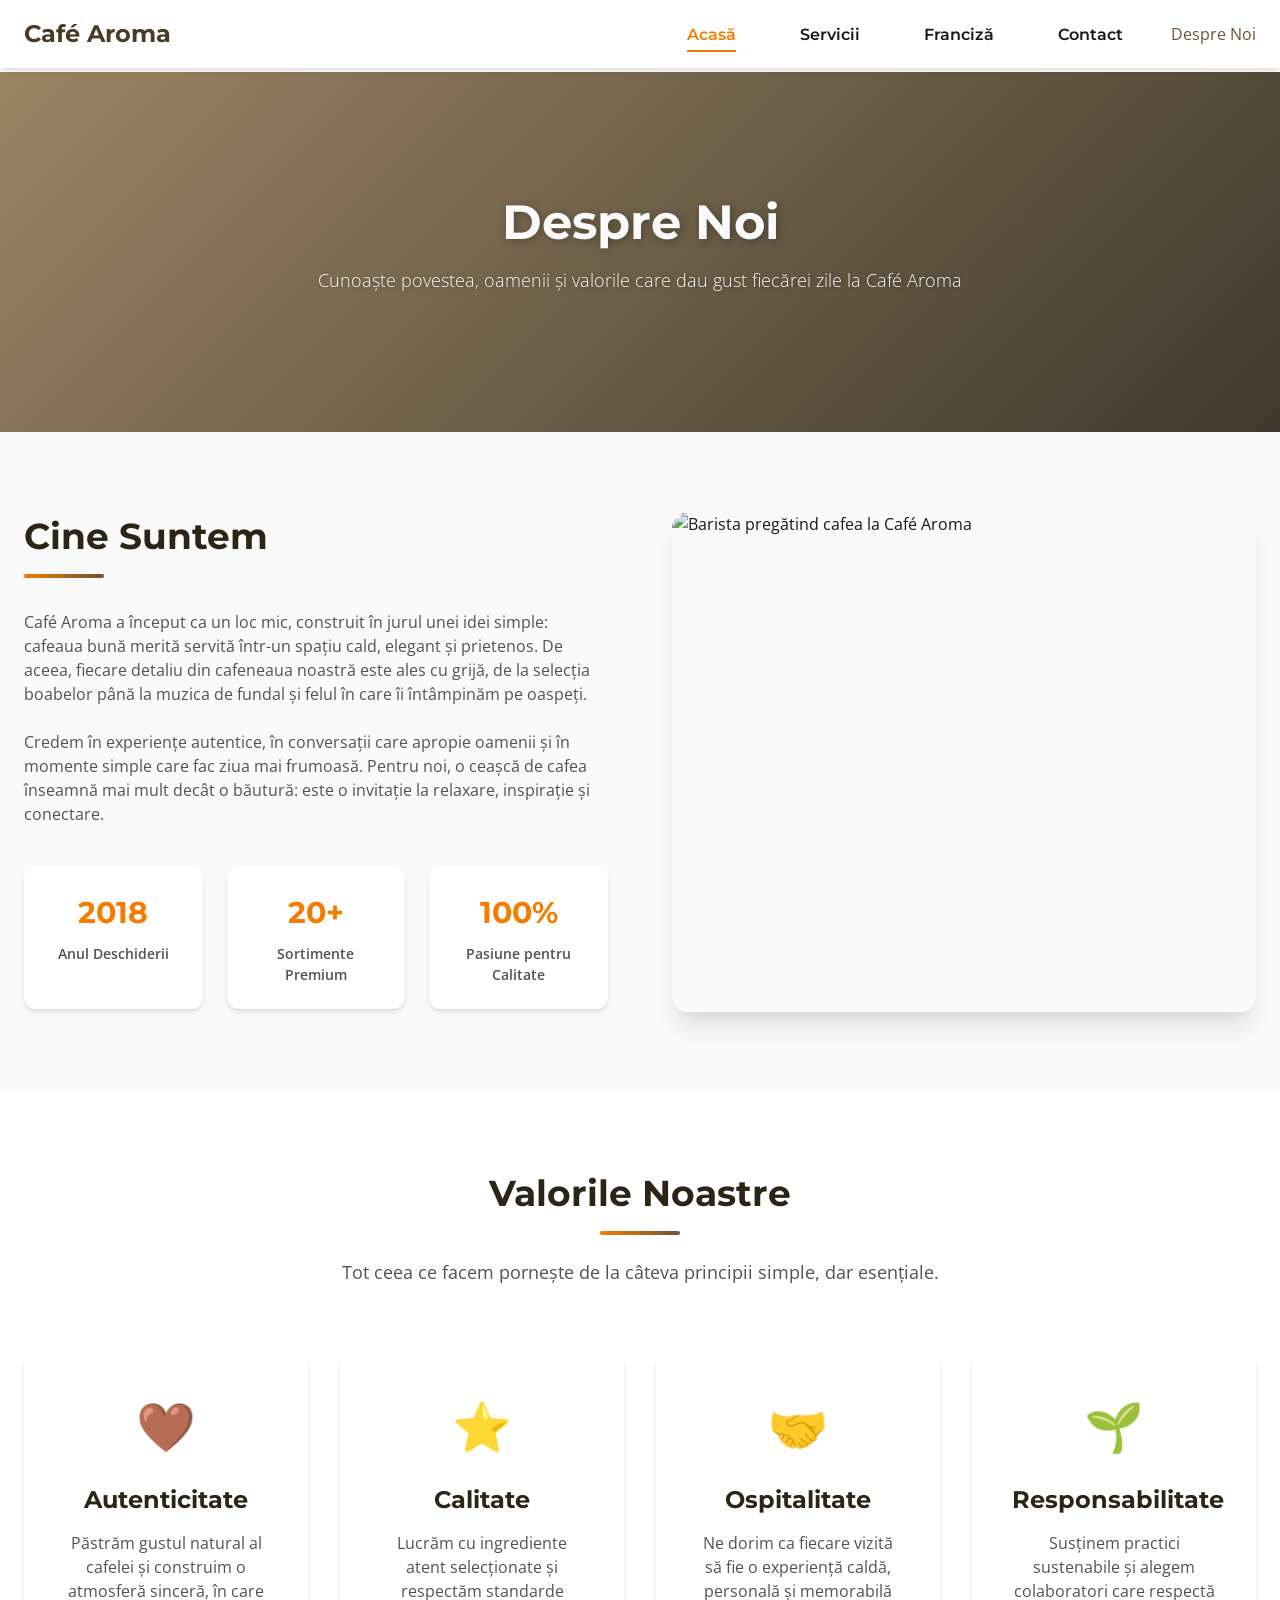
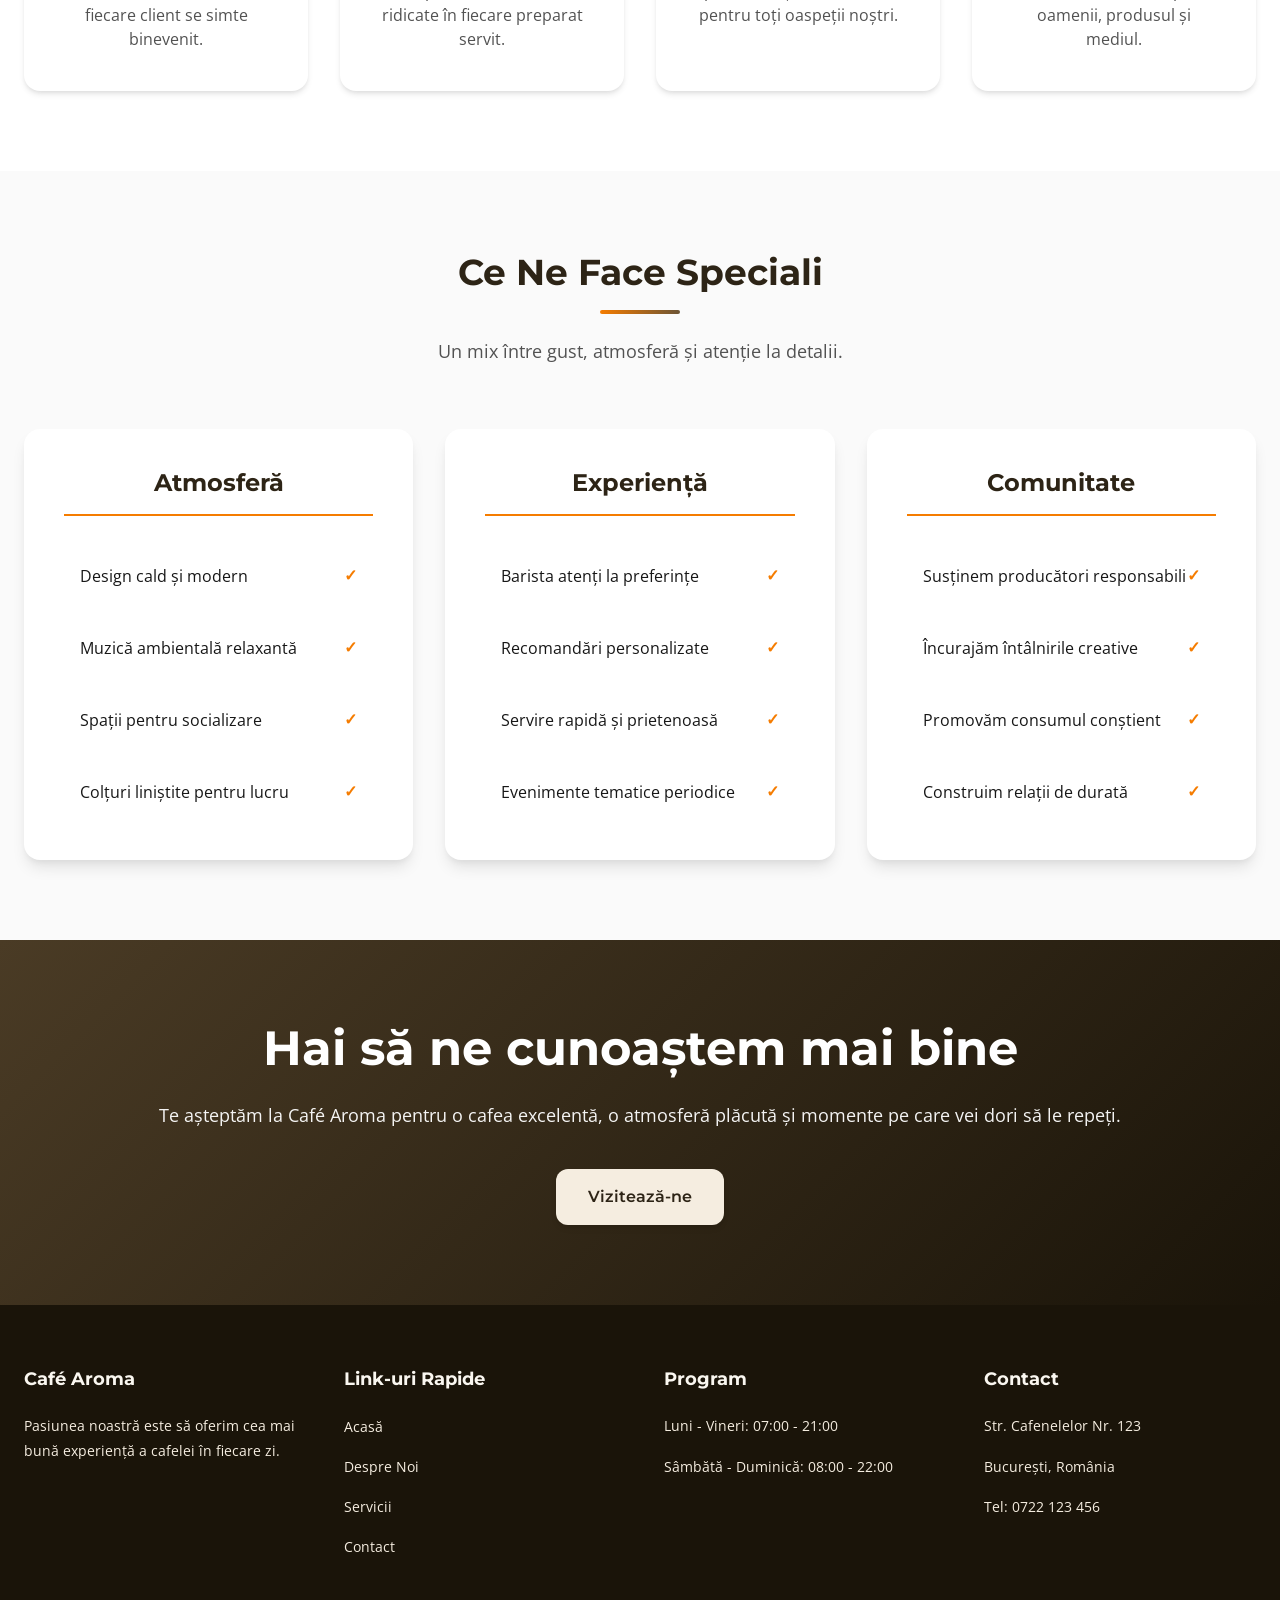
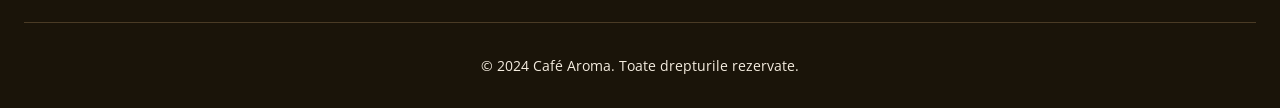
==== about.html @ 095a60d2 "about.html am creeat pagina about.html + am adaugat link in navbar catre toate paginile" ====
<!DOCTYPE html>
<html lang="ro">
<head>
    <meta charset="UTF-8">
    <meta name="viewport" content="width=device-width, initial-scale=1.0">
    <meta name="description" content="Află povestea Café Aroma, valorile noastre și echipa care transformă fiecare ceașcă de cafea într-o experiență memorabilă.">
    <meta property="og:title" content="Despre Noi - Café Aroma">
    <meta property="og:description" content="Descoperă misiunea, valorile și atmosfera unică de la Café Aroma.">
    <meta property="og:image" content="https://images.pexels.com/photos/2059/restaurant-people-alcohol-bar.jpg">
    <meta property="og:type" content="website">

    <title>Despre Noi - Café Aroma</title>

    <link rel="preconnect" href="https://fonts.googleapis.com">
    <link rel="preconnect" href="https://fonts.gstatic.com" crossorigin>
    <link href="https://fonts.googleapis.com/css2?family=Montserrat:wght@400;600;700&family=Open+Sans:wght@300;400;600&display=swap" rel="stylesheet">

    <link rel="stylesheet" href="./css/variables.css">
    <link rel="stylesheet" href="./css/main.css">
    <link rel="stylesheet" href="./css/responsive.css">
</head>
<body>
    <nav class="navbar" id="navbar">
        <div class="nav-container">
            <a href="./index.html" class="nav-logo">Café Aroma</a>

            <button class="mobile-menu-toggle" id="mobileMenuToggle" aria-label="Toggle menu">
                <span></span>
                <span></span>
                <span></span>
            </button>

            <ul class="nav-menu" id="navMenu">
                <li class="nav-item">
                      <a href="index.html" class="nav-link active">Acasă</a>
                </li>
                <li class="nav-item">
                    <a href="services.html" class="nav-link">Servicii</a>
                </li>
                <li class="nav-item">
                    <a href="franchise.html" class="nav-link">Franciză</a>
                </li>
                <li class="nav-item">
                    <a href="contact.html" class="nav-link">Contact</a>
                </li>
                <li><a href="about.html">Despre Noi</a>
                </li>
            </ul>
        </div>
    </nav>

    <div class="drawer-overlay" id="drawerOverlay"></div>

    <section class="page-header">
        <div class="page-header-overlay"></div>
        <div class="page-header-content">
            <h1>Despre Noi</h1>
            <p>Cunoaște povestea, oamenii și valorile care dau gust fiecărei zile la Café Aroma</p>
        </div>
    </section>

    <section class="section about-section fade-in-element">
        <div class="container">
            <div class="about-grid">
                <div class="about-content">
                    <h2 style="color: var(--color-primary-800); margin-bottom: var(--spacing-2);">Cine Suntem</h2>
                    <div class="section-divider" style="margin: 0 0 var(--spacing-4) 0;"></div>
                    <p>Café Aroma a început ca un loc mic, construit în jurul unei idei simple: cafeaua bună merită servită într-un spațiu cald, elegant și prietenos. De aceea, fiecare detaliu din cafeneaua noastră este ales cu grijă, de la selecția boabelor până la muzica de fundal și felul în care îi întâmpinăm pe oaspeți.</p>
                    <p>Credem în experiențe autentice, în conversații care apropie oamenii și în momente simple care fac ziua mai frumoasă. Pentru noi, o ceașcă de cafea înseamnă mai mult decât o băutură: este o invitație la relaxare, inspirație și conectare.</p>

                    <div class="stats-grid">
                        <div class="stat-item">
                            <span class="stat-number">2018</span>
                            <span class="stat-label">Anul Deschiderii</span>
                        </div>
                        <div class="stat-item">
                            <span class="stat-number">20+</span>
                            <span class="stat-label">Sortimente Premium</span>
                        </div>
                        <div class="stat-item">
                            <span class="stat-number">100%</span>
                            <span class="stat-label">Pasiune pentru Calitate</span>
                        </div>
                    </div>
                </div>
                <div class="about-image">
                    <img src="https://images.pexels.com/photos/1855214/pexels-photo-1855214.jpeg"
                         alt="Barista pregătind cafea la Café Aroma"
                         loading="lazy">
                </div>
            </div>
        </div>
    </section>

    <section class="section fade-in-element">
        <div class="container">
            <div class="section-header">
                <h2>Valorile Noastre</h2>
                <div class="section-divider"></div>
                <p class="section-description">Tot ceea ce facem pornește de la câteva principii simple, dar esențiale.</p>
            </div>

            <div class="features-grid">
                <div class="feature-card">
                    <div class="feature-icon">🤎</div>
                    <h3>Autenticitate</h3>
                    <p>Păstrăm gustul natural al cafelei și construim o atmosferă sinceră, în care fiecare client se simte binevenit.</p>
                </div>
                <div class="feature-card">
                    <div class="feature-icon">⭐</div>
                    <h3>Calitate</h3>
                    <p>Lucrăm cu ingrediente atent selecționate și respectăm standarde ridicate în fiecare preparat servit.</p>
                </div>
                <div class="feature-card">
                    <div class="feature-icon">🤝</div>
                    <h3>Ospitalitate</h3>
                    <p>Ne dorim ca fiecare vizită să fie o experiență caldă, personală și memorabilă pentru toți oaspeții noștri.</p>
                </div>
                <div class="feature-card">
                    <div class="feature-icon">🌱</div>
                    <h3>Responsabilitate</h3>
                    <p>Susținem practici sustenabile și alegem colaboratori care respectă oamenii, produsul și mediul.</p>
                </div>
            </div>
        </div>
    </section>

    <section class="section pricing-section fade-in-element">
        <div class="container">
            <div class="section-header">
                <h2>Ce Ne Face Speciali</h2>
                <div class="section-divider"></div>
                <p class="section-description">Un mix între gust, atmosferă și atenție la detalii.</p>
            </div>

            <div class="pricing-grid">
                <div class="pricing-card">
                    <h3>Atmosferă</h3>
                    <div class="price-list">
                        <div class="price-item"><span>Design cald și modern</span><span class="price">✓</span></div>
                        <div class="price-item"><span>Muzică ambientală relaxantă</span><span class="price">✓</span></div>
                        <div class="price-item"><span>Spații pentru socializare</span><span class="price">✓</span></div>
                        <div class="price-item"><span>Colțuri liniștite pentru lucru</span><span class="price">✓</span></div>
                    </div>
                </div>

                <div class="pricing-card">
                    <h3>Experiență</h3>
                    <div class="price-list">
                        <div class="price-item"><span>Barista atenți la preferințe</span><span class="price">✓</span></div>
                        <div class="price-item"><span>Recomandări personalizate</span><span class="price">✓</span></div>
                        <div class="price-item"><span>Servire rapidă și prietenoasă</span><span class="price">✓</span></div>
                        <div class="price-item"><span>Evenimente tematice periodice</span><span class="price">✓</span></div>
                    </div>
                </div>

                <div class="pricing-card">
                    <h3>Comunitate</h3>
                    <div class="price-list">
                        <div class="price-item"><span>Susținem producători responsabili</span><span class="price">✓</span></div>
                        <div class="price-item"><span>Încurajăm întâlnirile creative</span><span class="price">✓</span></div>
                        <div class="price-item"><span>Promovăm consumul conștient</span><span class="price">✓</span></div>
                        <div class="price-item"><span>Construim relații de durată</span><span class="price">✓</span></div>
                    </div>
                </div>
            </div>
        </div>
    </section>

    <section class="section cta-section fade-in-element">
        <div class="container">
            <div class="cta-content">
                <h2>Hai să ne cunoaștem mai bine</h2>
                <p>Te așteptăm la Café Aroma pentru o cafea excelentă, o atmosferă plăcută și momente pe care vei dori să le repeți.</p>
                <a href="./contact.html" class="btn btn-secondary">Vizitează-ne</a>
            </div>
        </div>
    </section>

    <footer class="footer">
        <div class="container">
            <div class="footer-grid">
                <div class="footer-col">
                    <h3>Café Aroma</h3>
                    <p>Pasiunea noastră este să oferim cea mai bună experiență a cafelei în fiecare zi.</p>
                </div>

                <div class="footer-col">
                    <h3>Link-uri Rapide</h3>
                    <ul>
                        <li><a href="./index.html">Acasă</a></li>
                        <li><a href="./about.html">Despre Noi</a></li>
                        <li><a href="./services.html">Servicii</a></li>
                        <li><a href="./contact.html">Contact</a></li>
                    </ul>
                </div>

                <div class="footer-col">
                    <h3>Program</h3>
                    <p>Luni - Vineri: 07:00 - 21:00</p>
                    <p>Sâmbătă - Duminică: 08:00 - 22:00</p>
                </div>

                <div class="footer-col">
                    <h3>Contact</h3>
                    <p>Str. Cafenelelor Nr. 123</p>
                    <p>București, România</p>
                    <p>Tel: 0722 123 456</p>
                </div>
            </div>

            <div class="footer-bottom">
                <p>&copy; 2024 Café Aroma. Toate drepturile rezervate.</p>
            </div>
        </div>
    </footer>

    <script src="./js/main.js"></script>
</body>
</html>
---- css/variables.css ----
/* ===================================
   CSS Variables - Design System
   =================================== */

:root {
  /* Primary Color Ramp - Coffee Brown */
  --color-primary-50: #faf8f5;
  --color-primary-100: #f0ebe1;
  --color-primary-200: #e0d4bc;
  --color-primary-300: #d0bd97;
  --color-primary-400: #b39968;
  --color-primary-500: #8b6f47;
  --color-primary-600: #6b5435;
  --color-primary-700: #4a3b25;
  --color-primary-800: #2d2416;
  --color-primary-900: #1a1409;

  /* Secondary Color Ramp - Cream */
  --color-secondary-50: #fdfcfa;
  --color-secondary-100: #faf7f0;
  --color-secondary-200: #f5ede0;
  --color-secondary-300: #ede3d1;
  --color-secondary-400: #e3d5bc;
  --color-secondary-500: #d4c1a0;
  --color-secondary-600: #bfa880;
  --color-secondary-700: #9d8762;
  --color-secondary-800: #7a6749;
  --color-secondary-900: #4d4230;

  /* Accent Color Ramp - Warm Orange */
  --color-accent-50: #fff8f0;
  --color-accent-100: #ffefd9;
  --color-accent-200: #ffd9a8;
  --color-accent-300: #ffbc70;
  --color-accent-400: #ff9e3d;
  --color-accent-500: #f57c00;
  --color-accent-600: #d66800;
  --color-accent-700: #b35400;
  --color-accent-800: #8a4100;
  --color-accent-900: #5c2b00;

  /* Success Color Ramp */
  --color-success-50: #f0fdf4;
  --color-success-100: #dcfce7;
  --color-success-200: #bbf7d0;
  --color-success-300: #86efac;
  --color-success-400: #4ade80;
  --color-success-500: #22c55e;
  --color-success-600: #16a34a;
  --color-success-700: #15803d;
  --color-success-800: #166534;
  --color-success-900: #14532d;

  /* Warning Color Ramp */
  --color-warning-50: #fffbeb;
  --color-warning-100: #fef3c7;
  --color-warning-200: #fde68a;
  --color-warning-300: #fcd34d;
  --color-warning-400: #fbbf24;
  --color-warning-500: #f59e0b;
  --color-warning-600: #d97706;
  --color-warning-700: #b45309;
  --color-warning-800: #92400e;
  --color-warning-900: #78350f;

  /* Error Color Ramp */
  --color-error-50: #fef2f2;
  --color-error-100: #fee2e2;
  --color-error-200: #fecaca;
  --color-error-300: #fca5a5;
  --color-error-400: #f87171;
  --color-error-500: #ef4444;
  --color-error-600: #dc2626;
  --color-error-700: #b91c1c;
  --color-error-800: #991b1b;
  --color-error-900: #7f1d1d;

  /* Neutral Color Ramp */
  --color-neutral-50: #fafafa;
  --color-neutral-100: #f5f5f5;
  --color-neutral-200: #e5e5e5;
  --color-neutral-300: #d4d4d4;
  --color-neutral-400: #a3a3a3;
  --color-neutral-500: #737373;
  --color-neutral-600: #525252;
  --color-neutral-700: #404040;
  --color-neutral-800: #262626;
  --color-neutral-900: #171717;

  /* Semantic Colors */
  --color-text-primary: var(--color-neutral-900);
  --color-text-secondary: var(--color-neutral-600);
  --color-text-muted: var(--color-neutral-500);
  --color-text-inverse: var(--color-neutral-50);

  --color-bg-primary: #ffffff;
  --color-bg-secondary: var(--color-neutral-50);
  --color-bg-tertiary: var(--color-neutral-100);
  --color-bg-dark: var(--color-primary-900);

  --color-border-light: var(--color-neutral-200);
  --color-border-medium: var(--color-neutral-300);
  --color-border-dark: var(--color-neutral-400);

  /* Typography */
  --font-family-heading: 'Montserrat', -apple-system, BlinkMacSystemFont, 'Segoe UI', sans-serif;
  --font-family-body: 'Open Sans', -apple-system, BlinkMacSystemFont, 'Segoe UI', sans-serif;

  --font-size-xs: 0.75rem;      /* 12px */
  --font-size-sm: 0.875rem;     /* 14px */
  --font-size-base: 1rem;       /* 16px */
  --font-size-lg: 1.125rem;     /* 18px */
  --font-size-xl: 1.25rem;      /* 20px */
  --font-size-2xl: 1.5rem;      /* 24px */
  --font-size-3xl: 1.875rem;    /* 30px */
  --font-size-4xl: 2.25rem;     /* 36px */
  --font-size-5xl: 3rem;        /* 48px */
  --font-size-6xl: 3.75rem;     /* 60px */

  --font-weight-light: 300;
  --font-weight-normal: 400;
  --font-weight-semibold: 600;
  --font-weight-bold: 700;

  --line-height-tight: 1.2;
  --line-height-heading: 1.2;
  --line-height-body: 1.5;
  --line-height-relaxed: 1.75;

  /* Spacing System (8px base) */
  --spacing-0: 0;
  --spacing-1: 0.5rem;    /* 8px */
  --spacing-2: 1rem;      /* 16px */
  --spacing-3: 1.5rem;    /* 24px */
  --spacing-4: 2rem;      /* 32px */
  --spacing-5: 2.5rem;    /* 40px */
  --spacing-6: 3rem;      /* 48px */
  --spacing-7: 3.5rem;    /* 56px */
  --spacing-8: 4rem;      /* 64px */
  --spacing-9: 4.5rem;    /* 72px */
  --spacing-10: 5rem;     /* 80px */
  --spacing-12: 6rem;     /* 96px */
  --spacing-16: 8rem;     /* 128px */
  --spacing-20: 10rem;    /* 160px */

  /* Border Radius */
  --radius-sm: 0.25rem;   /* 4px */
  --radius-md: 0.5rem;    /* 8px */
  --radius-lg: 0.75rem;   /* 12px */
  --radius-xl: 1rem;      /* 16px */
  --radius-2xl: 1.5rem;   /* 24px */
  --radius-full: 9999px;

  /* Shadows */
  --shadow-sm: 0 1px 2px 0 rgba(0, 0, 0, 0.05);
  --shadow-md: 0 4px 6px -1px rgba(0, 0, 0, 0.1), 0 2px 4px -1px rgba(0, 0, 0, 0.06);
  --shadow-lg: 0 10px 15px -3px rgba(0, 0, 0, 0.1), 0 4px 6px -2px rgba(0, 0, 0, 0.05);
  --shadow-xl: 0 20px 25px -5px rgba(0, 0, 0, 0.1), 0 10px 10px -5px rgba(0, 0, 0, 0.04);
  --shadow-2xl: 0 25px 50px -12px rgba(0, 0, 0, 0.25);

  /* Transitions */
  --transition-fast: 150ms ease-in-out;
  --transition-base: 250ms ease-in-out;
  --transition-slow: 350ms ease-in-out;

  /* Z-Index Scale */
  --z-index-dropdown: 1000;
  --z-index-sticky: 1020;
  --z-index-fixed: 1030;
  --z-index-modal-backdrop: 1040;
  --z-index-modal: 1050;
  --z-index-popover: 1060;
  --z-index-tooltip: 1070;

  /* Container Max Widths */
  --container-sm: 640px;
  --container-md: 768px;
  --container-lg: 1024px;
  --container-xl: 1280px;
  --container-2xl: 1536px;

  /* Breakpoints (for reference in media queries) */
  --breakpoint-sm: 640px;
  --breakpoint-md: 768px;
  --breakpoint-lg: 1024px;
  --breakpoint-xl: 1280px;
  --breakpoint-2xl: 1536px;
}
---- css/main.css ----
/* ===================================
   Main Stylesheet - Café Aroma
   =================================== */

/* Reset & Base Styles */
* {
  margin: 0;
  padding: 0;
  box-sizing: border-box;
}

html {
  scroll-behavior: smooth;
}

body {
  font-family: var(--font-family-body);
  font-size: var(--font-size-base);
  line-height: var(--line-height-body);
  color: var(--color-text-primary);
  background-color: var(--color-bg-primary);
  -webkit-font-smoothing: antialiased;
  -moz-osx-font-smoothing: grayscale;
}

/* Typography */
h1, h2, h3, h4, h5, h6 {
  font-family: var(--font-family-heading);
  line-height: var(--line-height-heading);
  font-weight: var(--font-weight-bold);
  margin-bottom: var(--spacing-2);
}

h1 {
  font-size: var(--font-size-5xl);
}

h2 {
  font-size: var(--font-size-4xl);
}

h3 {
  font-size: var(--font-size-2xl);
}

p {
  margin-bottom: var(--spacing-2);
}

a {
  color: var(--color-primary-600);
  text-decoration: none;
  transition: color var(--transition-base);
}

a:hover {
  color: var(--color-primary-700);
}

img {
  max-width: 100%;
  height: auto;
  display: block;
}

/* Container */
.container {
  width: 100%;
  max-width: var(--container-xl);
  margin: 0 auto;
  padding: 0 var(--spacing-3);
}

/* Navigation */
.navbar {
  position: fixed;
  top: 0;
  left: 0;
  right: 0;
  background-color: rgba(255, 255, 255, 0.95);
  backdrop-filter: blur(10px);
  -webkit-backdrop-filter: blur(10px);
  box-shadow: var(--shadow-md);
  z-index: var(--z-index-sticky);
  transition: all var(--transition-base);
}

.nav-container {
  max-width: var(--container-xl);
  margin: 0 auto;
  padding: var(--spacing-2) var(--spacing-3);
  display: flex;
  justify-content: space-between;
  align-items: center;
}

.nav-logo {
  font-family: var(--font-family-heading);
  font-size: var(--font-size-2xl);
  font-weight: var(--font-weight-bold);
  color: var(--color-primary-700);
  transition: color var(--transition-base);
}

.nav-logo:hover {
  color: var(--color-accent-500);
}

.nav-menu {
  display: flex;
  list-style: none;
  gap: var(--spacing-4);
  align-items: center;
}

.nav-link {
  font-family: var(--font-family-heading);
  font-weight: var(--font-weight-semibold);
  font-size: var(--font-size-base);
  color: var(--color-text-primary);
  padding: var(--spacing-1) var(--spacing-2);
  border-radius: var(--radius-md);
  transition: all var(--transition-base);
  position: relative;
}

.nav-link:hover {
  color: var(--color-accent-500);
  background-color: var(--color-secondary-100);
}

.nav-link.active {
  color: var(--color-accent-500);
}

.nav-link.active::after {
  content: '';
  position: absolute;
  bottom: 0;
  left: var(--spacing-2);
  right: var(--spacing-2);
  height: 2px;
  background-color: var(--color-accent-500);
}

/* Mobile Menu Toggle */
.mobile-menu-toggle {
  display: none;
  flex-direction: column;
  gap: 5px;
  background: none;
  border: none;
  cursor: pointer;
  padding: var(--spacing-1);
  z-index: var(--z-index-modal);
}

.mobile-menu-toggle span {
  display: block;
  width: 25px;
  height: 3px;
  background-color: var(--color-primary-700);
  border-radius: var(--radius-sm);
  transition: all var(--transition-base);
}

.mobile-menu-toggle.active span:nth-child(1) {
  transform: rotate(45deg) translate(8px, 8px);
}

.mobile-menu-toggle.active span:nth-child(2) {
  opacity: 0;
}

.mobile-menu-toggle.active span:nth-child(3) {
  transform: rotate(-45deg) translate(7px, -7px);
}

/* Drawer Overlay */
.drawer-overlay {
  position: fixed;
  top: 0;
  left: 0;
  right: 0;
  bottom: 0;
  background-color: rgba(0, 0, 0, 0.5);
  opacity: 0;
  visibility: hidden;
  transition: all var(--transition-base);
  z-index: calc(var(--z-index-modal) - 1);
}

.drawer-overlay.active {
  opacity: 1;
  visibility: visible;
}

/* Hero Section */
.hero {
  position: relative;
  height: 100vh;
  min-height: 600px;
  display: flex;
  align-items: center;
  justify-content: center;
  background-image: url('https://images.pexels.com/photos/302899/pexels-photo-302899.jpeg');
  background-size: cover;
  background-position: center;
  background-attachment: fixed;
}

.hero-overlay {
  position: absolute;
  top: 0;
  left: 0;
  right: 0;
  bottom: 0;
  background: linear-gradient(
    135deg,
    rgba(139, 111, 71, 0.8) 0%,
    rgba(42, 36, 22, 0.85) 100%
  );
}

.hero-content {
  position: relative;
  z-index: 1;
  text-align: center;
  color: var(--color-text-inverse);
  padding: var(--spacing-3);
  animation: fadeInUp 1s ease-out;
}

.hero-content h1 {
  font-size: clamp(var(--font-size-4xl), 6vw, var(--font-size-6xl));
  margin-bottom: var(--spacing-3);
  text-shadow: 2px 2px 8px rgba(0, 0, 0, 0.3);
}

.hero-subtitle {
  font-size: clamp(var(--font-size-lg), 2.5vw, var(--font-size-2xl));
  font-weight: var(--font-weight-light);
  margin-bottom: var(--spacing-5);
  text-shadow: 1px 1px 4px rgba(0, 0, 0, 0.3);
}

/* Page Header (for Services & Contact pages) */
.page-header {
  position: relative;
  height: 40vh;
  min-height: 300px;
  display: flex;
  align-items: center;
  justify-content: center;
  background-image: url('https://images.pexels.com/photos/1251175/pexels-photo-1251175.jpeg');
  background-size: cover;
  background-position: center;
  margin-top: 72px;
}

.page-header-overlay {
  position: absolute;
  top: 0;
  left: 0;
  right: 0;
  bottom: 0;
  background: linear-gradient(
    135deg,
    rgba(139, 111, 71, 0.85) 0%,
    rgba(42, 36, 22, 0.9) 100%
  );
}

.page-header-content {
  position: relative;
  z-index: 1;
  text-align: center;
  color: var(--color-text-inverse);
  padding: var(--spacing-3);
}

.page-header-content h1 {
  font-size: clamp(var(--font-size-3xl), 5vw, var(--font-size-5xl));
  margin-bottom: var(--spacing-2);
  text-shadow: 2px 2px 8px rgba(0, 0, 0, 0.3);
}

.page-header-content p {
  font-size: var(--font-size-lg);
  font-weight: var(--font-weight-light);
  text-shadow: 1px 1px 4px rgba(0, 0, 0, 0.3);
}

/* Buttons */
.btn {
  display: inline-block;
  padding: var(--spacing-2) var(--spacing-4);
  font-family: var(--font-family-heading);
  font-size: var(--font-size-base);
  font-weight: var(--font-weight-semibold);
  text-align: center;
  text-decoration: none;
  border: none;
  border-radius: var(--radius-lg);
  cursor: pointer;
  transition: all var(--transition-base);
  box-shadow: var(--shadow-md);
}

.btn-primary {
  background-color: var(--color-accent-500);
  color: white;
}

.btn-primary:hover {
  background-color: var(--color-accent-600);
  transform: translateY(-2px);
  box-shadow: var(--shadow-lg);
}

.btn-secondary {
  background-color: var(--color-secondary-200);
  color: var(--color-primary-800);
}

.btn-secondary:hover {
  background-color: var(--color-secondary-300);
  transform: translateY(-2px);
  box-shadow: var(--shadow-lg);
}

/* Section */
.section {
  padding: var(--spacing-10) 0;
}

.section-header {
  text-align: center;
  margin-bottom: var(--spacing-8);
}

.section-header h2 {
  color: var(--color-primary-800);
  margin-bottom: var(--spacing-2);
}

.section-divider {
  width: 80px;
  height: 4px;
  background: linear-gradient(
    90deg,
    var(--color-accent-500),
    var(--color-primary-600)
  );
  margin: 0 auto var(--spacing-3);
  border-radius: var(--radius-full);
}

.section-description {
  font-size: var(--font-size-lg);
  color: var(--color-text-secondary);
  max-width: 600px;
  margin: 0 auto;
}

/* About Section */
.about-section {
  background-color: var(--color-bg-secondary);
}

.about-grid {
  display: grid;
  grid-template-columns: 1fr 1fr;
  gap: var(--spacing-8);
  align-items: center;
}

.about-image img {
  border-radius: var(--radius-xl);
  box-shadow: var(--shadow-xl);
  width: 100%;
  height: 500px;
  object-fit: cover;
}

.about-content h3 {
  color: var(--color-primary-800);
  margin-bottom: var(--spacing-3);
}

.about-content p {
  color: var(--color-text-secondary);
  margin-bottom: var(--spacing-3);
}

.stats-grid {
  display: grid;
  grid-template-columns: repeat(3, 1fr);
  gap: var(--spacing-3);
  margin-top: var(--spacing-5);
}

.stat-item {
  text-align: center;
  padding: var(--spacing-3);
  background-color: white;
  border-radius: var(--radius-lg);
  box-shadow: var(--shadow-md);
}

.stat-number {
  display: block;
  font-family: var(--font-family-heading);
  font-size: var(--font-size-3xl);
  font-weight: var(--font-weight-bold);
  color: var(--color-accent-500);
  margin-bottom: var(--spacing-1);
}

.stat-label {
  display: block;
  font-size: var(--font-size-sm);
  color: var(--color-text-secondary);
  font-weight: var(--font-weight-semibold);
}

/* Features Section */
.features-grid {
  display: grid;
  grid-template-columns: repeat(auto-fit, minmax(250px, 1fr));
  gap: var(--spacing-4);
}

.feature-card {
  background-color: white;
  padding: var(--spacing-5);
  border-radius: var(--radius-xl);
  box-shadow: var(--shadow-md);
  text-align: center;
  transition: all var(--transition-base);
}

.feature-card:hover {
  transform: translateY(-8px);
  box-shadow: var(--shadow-xl);
}

.feature-icon {
  font-size: var(--font-size-5xl);
  margin-bottom: var(--spacing-3);
}

.feature-card h3 {
  color: var(--color-primary-800);
  margin-bottom: var(--spacing-2);
}

.feature-card p {
  color: var(--color-text-secondary);
  margin-bottom: 0;
}

/* Services Section */
.services-grid {
  display: grid;
  gap: var(--spacing-6);
}

.service-card {
  background-color: white;
  border-radius: var(--radius-xl);
  box-shadow: var(--shadow-lg);
  overflow: hidden;
  display: grid;
  grid-template-columns: 400px 1fr;
  transition: all var(--transition-base);
}

.service-card:hover {
  transform: translateY(-4px);
  box-shadow: var(--shadow-2xl);
}

.service-image {
  height: 100%;
  overflow: hidden;
}

.service-image img {
  width: 100%;
  height: 100%;
  object-fit: cover;
  transition: transform var(--transition-slow);
}

.service-card:hover .service-image img {
  transform: scale(1.05);
}

.service-content {
  padding: var(--spacing-5);
}

.service-content h3 {
  color: var(--color-primary-800);
  margin-bottom: var(--spacing-2);
}

.service-content p {
  color: var(--color-text-secondary);
  margin-bottom: var(--spacing-3);
}

.service-list {
  list-style: none;
  margin-top: var(--spacing-3);
}

.service-list li {
  padding: var(--spacing-1) 0;
  color: var(--color-text-secondary);
  position: relative;
  padding-left: var(--spacing-3);
}

.service-list li::before {
  content: '✓';
  position: absolute;
  left: 0;
  color: var(--color-accent-500);
  font-weight: var(--font-weight-bold);
}

/* Pricing Section */
.pricing-section {
  background-color: var(--color-bg-secondary);
}

.pricing-grid {
  display: grid;
  grid-template-columns: repeat(auto-fit, minmax(300px, 1fr));
  gap: var(--spacing-4);
}

.pricing-card {
  background-color: white;
  padding: var(--spacing-5);
  border-radius: var(--radius-xl);
  box-shadow: var(--shadow-lg);
}

.pricing-card h3 {
  color: var(--color-primary-800);
  text-align: center;
  margin-bottom: var(--spacing-4);
  padding-bottom: var(--spacing-2);
  border-bottom: 2px solid var(--color-accent-500);
}

.price-list {
  display: flex;
  flex-direction: column;
  gap: var(--spacing-2);
}

.price-item {
  display: flex;
  justify-content: space-between;
  align-items: center;
  padding: var(--spacing-2);
  border-radius: var(--radius-md);
  transition: background-color var(--transition-base);
}

.price-item:hover {
  background-color: var(--color-secondary-100);
}

.price {
  font-family: var(--font-family-heading);
  font-weight: var(--font-weight-bold);
  color: var(--color-accent-500);
}

/* Contact Section */
.contact-grid {
  display: grid;
  grid-template-columns: 1.5fr 1fr;
  gap: var(--spacing-8);
}

.contact-form-wrapper h2,
.contact-info-wrapper h2 {
  color: var(--color-primary-800);
  margin-bottom: var(--spacing-2);
}

.form-description {
  color: var(--color-text-secondary);
  margin-bottom: var(--spacing-4);
}

/* Contact Form */
.contact-form {
  display: flex;
  flex-direction: column;
  gap: var(--spacing-3);
}

.form-group {
  display: flex;
  flex-direction: column;
}

.form-group label {
  font-weight: var(--font-weight-semibold);
  color: var(--color-text-primary);
  margin-bottom: var(--spacing-1);
  font-size: var(--font-size-sm);
}

.form-group input,
.form-group select,
.form-group textarea {
  padding: var(--spacing-2);
  border: 2px solid var(--color-border-light);
  border-radius: var(--radius-md);
  font-family: var(--font-family-body);
  font-size: var(--font-size-base);
  transition: all var(--transition-base);
}

.form-group input:focus,
.form-group select:focus,
.form-group textarea:focus {
  outline: none;
  border-color: var(--color-accent-500);
  box-shadow: 0 0 0 3px rgba(245, 124, 0, 0.1);
}

.form-group input.error,
.form-group select.error,
.form-group textarea.error {
  border-color: var(--color-error-500);
}

.error-message {
  color: var(--color-error-600);
  font-size: var(--font-size-sm);
  margin-top: var(--spacing-1);
  min-height: 20px;
  display: block;
}

.btn-submit {
  margin-top: var(--spacing-2);
  width: 100%;
}

/* Contact Info */
.contact-info-wrapper {
  display: flex;
  flex-direction: column;
  gap: var(--spacing-3);
}

.contact-info-card {
  background-color: var(--color-bg-secondary);
  padding: var(--spacing-4);
  border-radius: var(--radius-lg);
  display: flex;
  gap: var(--spacing-3);
  transition: all var(--transition-base);
}

.contact-info-card:hover {
  background-color: var(--color-secondary-200);
  transform: translateX(4px);
}

.info-icon {
  font-size: var(--font-size-3xl);
  flex-shrink: 0;
}

.info-content h3 {
  font-size: var(--font-size-lg);
  color: var(--color-primary-800);
  margin-bottom: var(--spacing-1);
}

.info-content p {
  color: var(--color-text-secondary);
  margin-bottom: var(--spacing-1);
  font-size: var(--font-size-sm);
}

.info-content a {
  color: var(--color-accent-500);
  font-weight: var(--font-weight-semibold);
}

.info-content a:hover {
  text-decoration: underline;
}

/* Social Links */
.social-links {
  margin-top: var(--spacing-2);
}

.social-links h3 {
  font-size: var(--font-size-lg);
  color: var(--color-primary-800);
  margin-bottom: var(--spacing-2);
}

.social-icons {
  display: flex;
  gap: var(--spacing-2);
}

.social-icon {
  display: flex;
  align-items: center;
  justify-content: center;
  width: 50px;
  height: 50px;
  background-color: var(--color-primary-600);
  color: white;
  border-radius: var(--radius-full);
  font-weight: var(--font-weight-bold);
  transition: all var(--transition-base);
}

.social-icon:hover {
  background-color: var(--color-accent-500);
  transform: translateY(-4px);
  box-shadow: var(--shadow-lg);
}

/* Map Section */
.map-section {
  padding: 0;
}

.map-placeholder {
  position: relative;
  height: 400px;
  background-image: url('https://images.pexels.com/photos/2662116/pexels-photo-2662116.jpeg');
  background-size: cover;
  background-position: center;
}

.map-overlay {
  position: absolute;
  top: 0;
  left: 0;
  right: 0;
  bottom: 0;
  background-color: rgba(139, 111, 71, 0.85);
  display: flex;
  align-items: center;
  justify-content: center;
}

.map-content {
  text-align: center;
  color: white;
  padding: var(--spacing-3);
}

.map-content h3 {
  font-size: var(--font-size-3xl);
  margin-bottom: var(--spacing-2);
  color: white;
}

.map-content p {
  font-size: var(--font-size-lg);
  margin-bottom: var(--spacing-4);
}

/* Toast Notification */
.toast {
  position: fixed;
  bottom: -100px;
  right: var(--spacing-3);
  background-color: var(--color-success-600);
  color: white;
  padding: var(--spacing-3) var(--spacing-4);
  border-radius: var(--radius-lg);
  box-shadow: var(--shadow-xl);
  display: flex;
  align-items: center;
  gap: var(--spacing-2);
  z-index: var(--z-index-modal);
  transition: all var(--transition-base);
  min-width: 300px;
  max-width: 500px;
}

.toast.show {
  bottom: var(--spacing-3);
}

.toast-content {
  display: flex;
  align-items: center;
  gap: var(--spacing-2);
  flex: 1;
}

.toast-icon {
  font-size: var(--font-size-2xl);
  font-weight: var(--font-weight-bold);
}

.toast-message {
  font-weight: var(--font-weight-semibold);
}

.toast-close {
  background: none;
  border: none;
  color: white;
  font-size: var(--font-size-2xl);
  cursor: pointer;
  padding: 0;
  width: 30px;
  height: 30px;
  display: flex;
  align-items: center;
  justify-content: center;
  border-radius: var(--radius-md);
  transition: background-color var(--transition-base);
}

.toast-close:hover {
  background-color: rgba(255, 255, 255, 0.2);
}

/* CTA Section */
.cta-section {
  background: linear-gradient(
    135deg,
    var(--color-primary-700),
    var(--color-primary-900)
  );
  color: white;
  text-align: center;
}

.cta-content h2 {
  color: white;
  font-size: clamp(var(--font-size-3xl), 4vw, var(--font-size-5xl));
  margin-bottom: var(--spacing-3);
}

.cta-content p {
  font-size: var(--font-size-lg);
  margin-bottom: var(--spacing-5);
  opacity: 0.95;
}

/* Footer */
.footer {
  background-color: var(--color-primary-900);
  color: var(--color-secondary-200);
  padding: var(--spacing-8) 0 var(--spacing-4);
}

.footer-grid {
  display: grid;
  grid-template-columns: repeat(auto-fit, minmax(250px, 1fr));
  gap: var(--spacing-6);
  margin-bottom: var(--spacing-6);
}

.footer-col h3 {
  color: var(--color-secondary-100);
  font-size: var(--font-size-lg);
  margin-bottom: var(--spacing-3);
}

.footer-col p {
  font-size: var(--font-size-sm);
  line-height: var(--line-height-relaxed);
  margin-bottom: var(--spacing-2);
}

.footer-col ul {
  list-style: none;
}

.footer-col ul li {
  margin-bottom: var(--spacing-2);
}

.footer-col a {
  color: var(--color-secondary-200);
  font-size: var(--font-size-sm);
  transition: color var(--transition-base);
}

.footer-col a:hover {
  color: var(--color-accent-400);
}

.footer-bottom {
  padding-top: var(--spacing-4);
  border-top: 1px solid var(--color-primary-700);
  text-align: center;
}

.footer-bottom p {
  font-size: var(--font-size-sm);
  margin: 0;
}

/* Scroll Animations */
.fade-in-element {
  opacity: 0;
  transform: translateY(30px);
  transition: all 0.8s ease-out;
}

.fade-in-element.visible {
  opacity: 1;
  transform: translateY(0);
}

/* Keyframe Animations */
@keyframes fadeInUp {
  from {
    opacity: 0;
    transform: translateY(30px);
  }
  to {
    opacity: 1;
    transform: translateY(0);
  }
}
---- css/responsive.css ----
/* ===================================
   Responsive Styles
   =================================== */

/* Tablet and Below (1024px) */
@media (max-width: 1024px) {
  /* Service Cards */
  .service-card {
    grid-template-columns: 1fr;
  }

  .service-image {
    height: 300px;
  }

  /* About Grid */
  .about-grid {
    gap: var(--spacing-6);
  }

  /* Contact Grid */
  .contact-grid {
    grid-template-columns: 1fr;
    gap: var(--spacing-6);
  }
}

/* Mobile and Below (768px) */
@media (max-width: 768px) {
  /* Typography */
  h2 {
    font-size: var(--font-size-3xl);
  }

  h3 {
    font-size: var(--font-size-xl);
  }

  /* Navigation */
  .nav-menu {
    position: fixed;
    top: 0;
    right: -100%;
    width: 280px;
    height: 100vh;
    background-color: white;
    flex-direction: column;
    padding: var(--spacing-10) var(--spacing-4) var(--spacing-4);
    box-shadow: var(--shadow-2xl);
    transition: right var(--transition-base);
    z-index: var(--z-index-modal);
    align-items: flex-start;
    gap: var(--spacing-2);
  }

  .nav-menu.active {
    right: 0;
  }

  .nav-link {
    width: 100%;
    padding: var(--spacing-2);
    font-size: var(--font-size-lg);
  }

  .mobile-menu-toggle {
    display: flex;
  }

  /* Hero Section */
  .hero {
    min-height: 500px;
    background-attachment: scroll;
  }

  .hero-content h1 {
    font-size: var(--font-size-3xl);
  }

  .hero-subtitle {
    font-size: var(--font-size-lg);
  }

  /* About Section */
  .about-grid {
    grid-template-columns: 1fr;
    gap: var(--spacing-4);
  }

  .about-image img {
    height: 350px;
  }

  .stats-grid {
    grid-template-columns: 1fr;
    gap: var(--spacing-2);
  }

  /* Features Grid */
  .features-grid {
    grid-template-columns: 1fr;
  }

  /* Section Spacing */
  .section {
    padding: var(--spacing-8) 0;
  }

  .section-header {
    margin-bottom: var(--spacing-6);
  }

  /* Service Cards */
  .service-card {
    grid-template-columns: 1fr;
  }

  .service-image {
    height: 250px;
  }

  .service-content {
    padding: var(--spacing-4);
  }

  /* Pricing Grid */
  .pricing-grid {
    grid-template-columns: 1fr;
  }

  /* Footer */
  .footer-grid {
    grid-template-columns: 1fr;
    gap: var(--spacing-4);
  }

  /* CTA Section */
  .cta-content h2 {
    font-size: var(--font-size-2xl);
  }

  .cta-content p {
    font-size: var(--font-size-base);
  }

  /* Page Header */
  .page-header {
    min-height: 250px;
  }

  .page-header-content h1 {
    font-size: var(--font-size-2xl);
  }

  .page-header-content p {
    font-size: var(--font-size-base);
  }

  /* Toast */
  .toast {
    right: var(--spacing-2);
    left: var(--spacing-2);
    min-width: auto;
  }

  /* Contact Info */
  .contact-info-card {
    padding: var(--spacing-3);
  }

  .info-icon {
    font-size: var(--font-size-2xl);
  }
}

/* Small Mobile (480px) */
@media (max-width: 480px) {
  /* Container */
  .container {
    padding: 0 var(--spacing-2);
  }

  /* Navigation */
  .nav-container {
    padding: var(--spacing-2);
  }

  .nav-logo {
    font-size: var(--font-size-xl);
  }

  .nav-menu {
    width: 100%;
    right: -100%;
  }

  /* Hero Section */
  .hero {
    min-height: 450px;
  }

  .hero-content h1 {
    font-size: var(--font-size-2xl);
  }

  .hero-subtitle {
    font-size: var(--font-size-base);
    margin-bottom: var(--spacing-4);
  }

  /* Buttons */
  .btn {
    padding: var(--spacing-2) var(--spacing-3);
    font-size: var(--font-size-sm);
  }

  /* Section */
  .section {
    padding: var(--spacing-6) 0;
  }

  .section-header h2 {
    font-size: var(--font-size-2xl);
  }

  .section-description {
    font-size: var(--font-size-base);
  }

  /* About Image */
  .about-image img {
    height: 300px;
  }

  /* Feature Cards */
  .feature-card {
    padding: var(--spacing-4);
  }

  .feature-icon {
    font-size: var(--font-size-4xl);
  }

  /* Service Content */
  .service-content {
    padding: var(--spacing-3);
  }

  .service-content h3 {
    font-size: var(--font-size-lg);
  }

  /* Pricing Cards */
  .pricing-card {
    padding: var(--spacing-4);
  }

  .pricing-card h3 {
    font-size: var(--font-size-lg);
  }

  /* Map Section */
  .map-placeholder {
    height: 300px;
  }

  .map-content h3 {
    font-size: var(--font-size-xl);
  }

  .map-content p {
    font-size: var(--font-size-base);
  }

  /* Contact Form */
  .form-group input,
  .form-group select,
  .form-group textarea {
    font-size: var(--font-size-sm);
  }

  /* Toast */
  .toast {
    padding: var(--spacing-2) var(--spacing-3);
    font-size: var(--font-size-sm);
    min-width: auto;
  }

  .toast-icon {
    font-size: var(--font-size-xl);
  }

  /* Footer */
  .footer {
    padding: var(--spacing-6) 0 var(--spacing-3);
  }

  .footer-col h3 {
    font-size: var(--font-size-base);
  }

  .footer-col p,
  .footer-col a {
    font-size: var(--font-size-xs);
  }

  /* Stats */
  .stat-number {
    font-size: var(--font-size-2xl);
  }

  /* Page Header */
  .page-header {
    min-height: 200px;
  }

  .page-header-content h1 {
    font-size: var(--font-size-xl);
  }

  .page-header-content p {
    font-size: var(--font-size-sm);
  }

  /* Social Icons */
  .social-icon {
    width: 40px;
    height: 40px;
    font-size: var(--font-size-sm);
  }
}

/* Landscape Phone Orientation */
@media (max-height: 500px) and (orientation: landscape) {
  .hero {
    min-height: 400px;
  }

  .hero-content h1 {
    font-size: var(--font-size-2xl);
    margin-bottom: var(--spacing-2);
  }

  .hero-subtitle {
    margin-bottom: var(--spacing-3);
  }
}

/* Large Screens (1440px and above) */
@media (min-width: 1440px) {
  .container {
    max-width: var(--container-2xl);
  }

  .hero-content h1 {
    font-size: var(--font-size-6xl);
  }

  .hero-subtitle {
    font-size: var(--font-size-2xl);
  }

  .section {
    padding: var(--spacing-12) 0;
  }
}

/* Print Styles */
@media print {
  .navbar,
  .mobile-menu-toggle,
  .drawer-overlay,
  .btn,
  .cta-section,
  .toast,
  .footer {
    display: none;
  }

  .hero {
    height: auto;
    min-height: auto;
    page-break-after: always;
  }

  .section {
    page-break-inside: avoid;
  }

  body {
    font-size: 12pt;
    line-height: 1.5;
  }

  a {
    text-decoration: underline;
  }
}

/* Reduced Motion Preference */
@media (prefers-reduced-motion: reduce) {
  *,
  *::before,
  *::after {
    animation-duration: 0.01ms !important;
    animation-iteration-count: 1 !important;
    transition-duration: 0.01ms !important;
    scroll-behavior: auto !important;
  }

  .fade-in-element {
    opacity: 1;
    transform: none;
  }
}

/* High Contrast Mode */
@media (prefers-contrast: high) {
  .btn {
    border: 2px solid currentColor;
  }

  .nav-link:focus,
  .btn:focus {
    outline: 3px solid currentColor;
    outline-offset: 2px;
  }
}
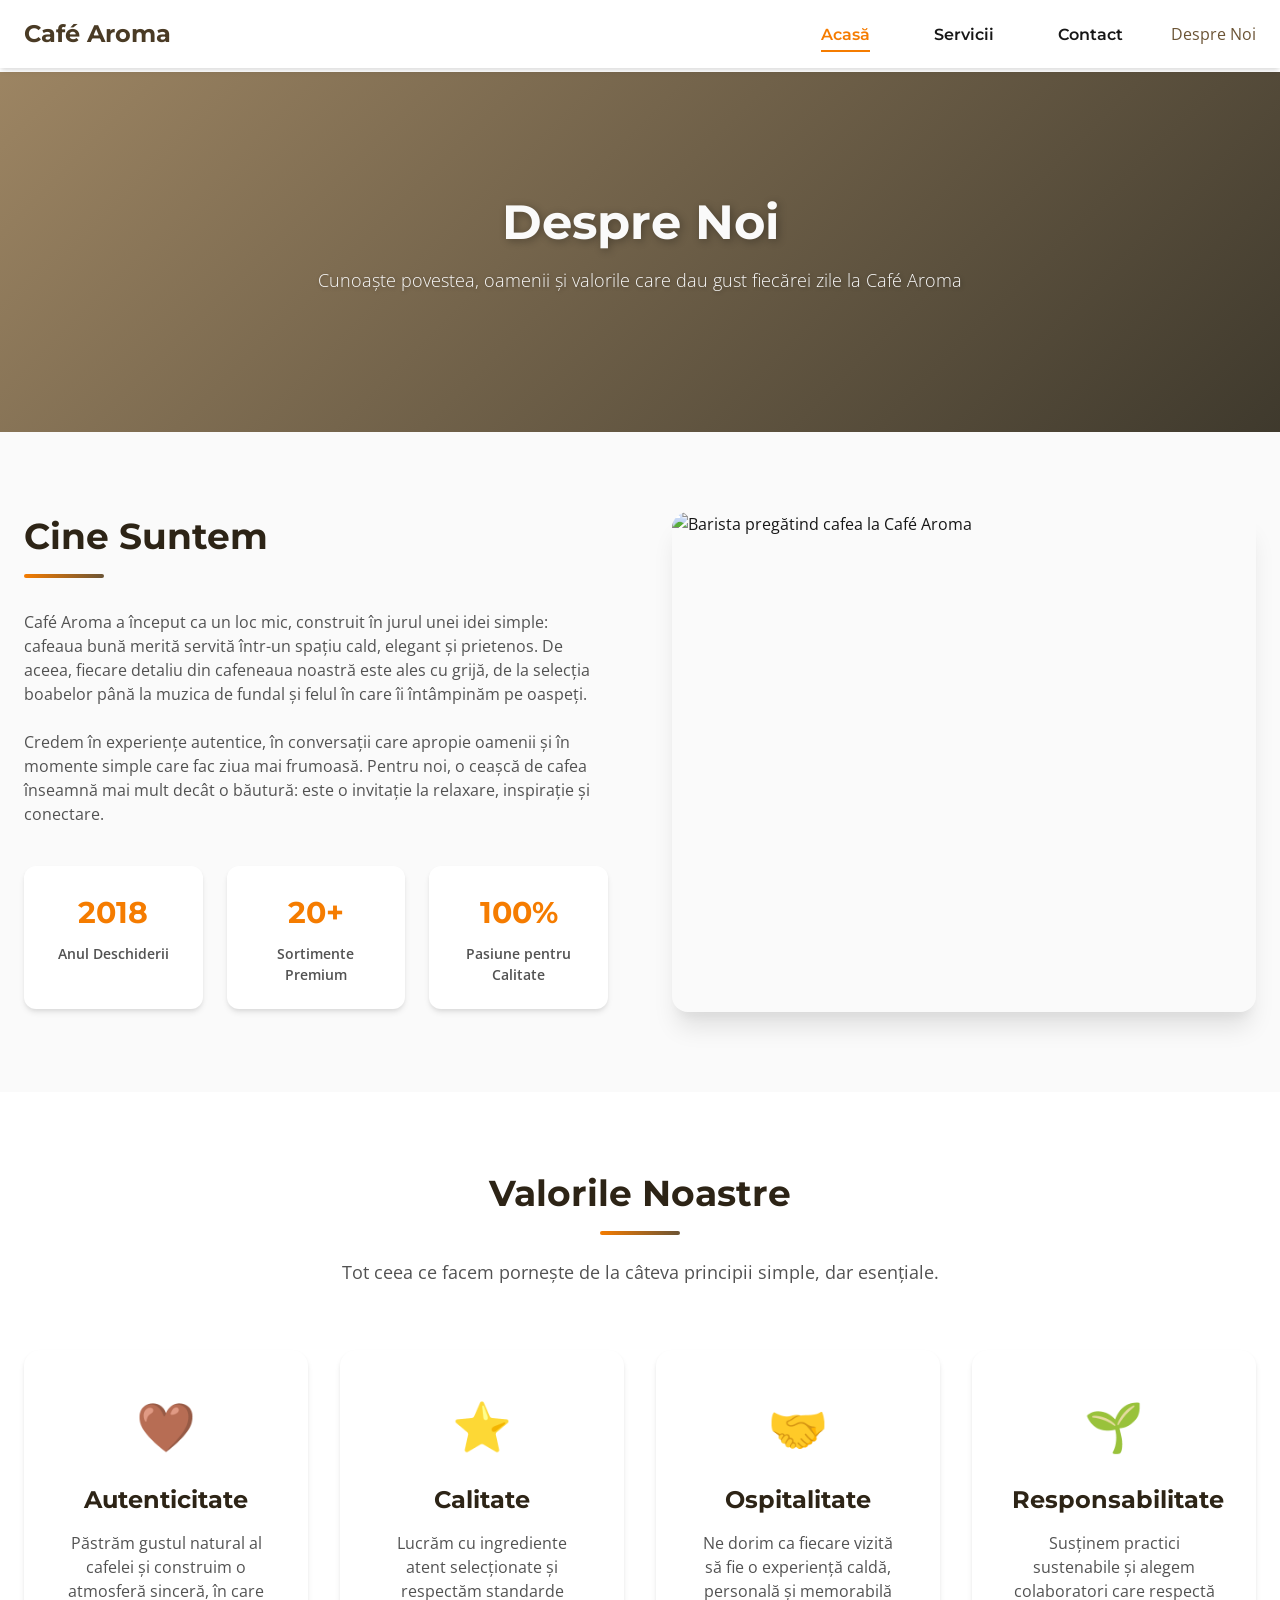
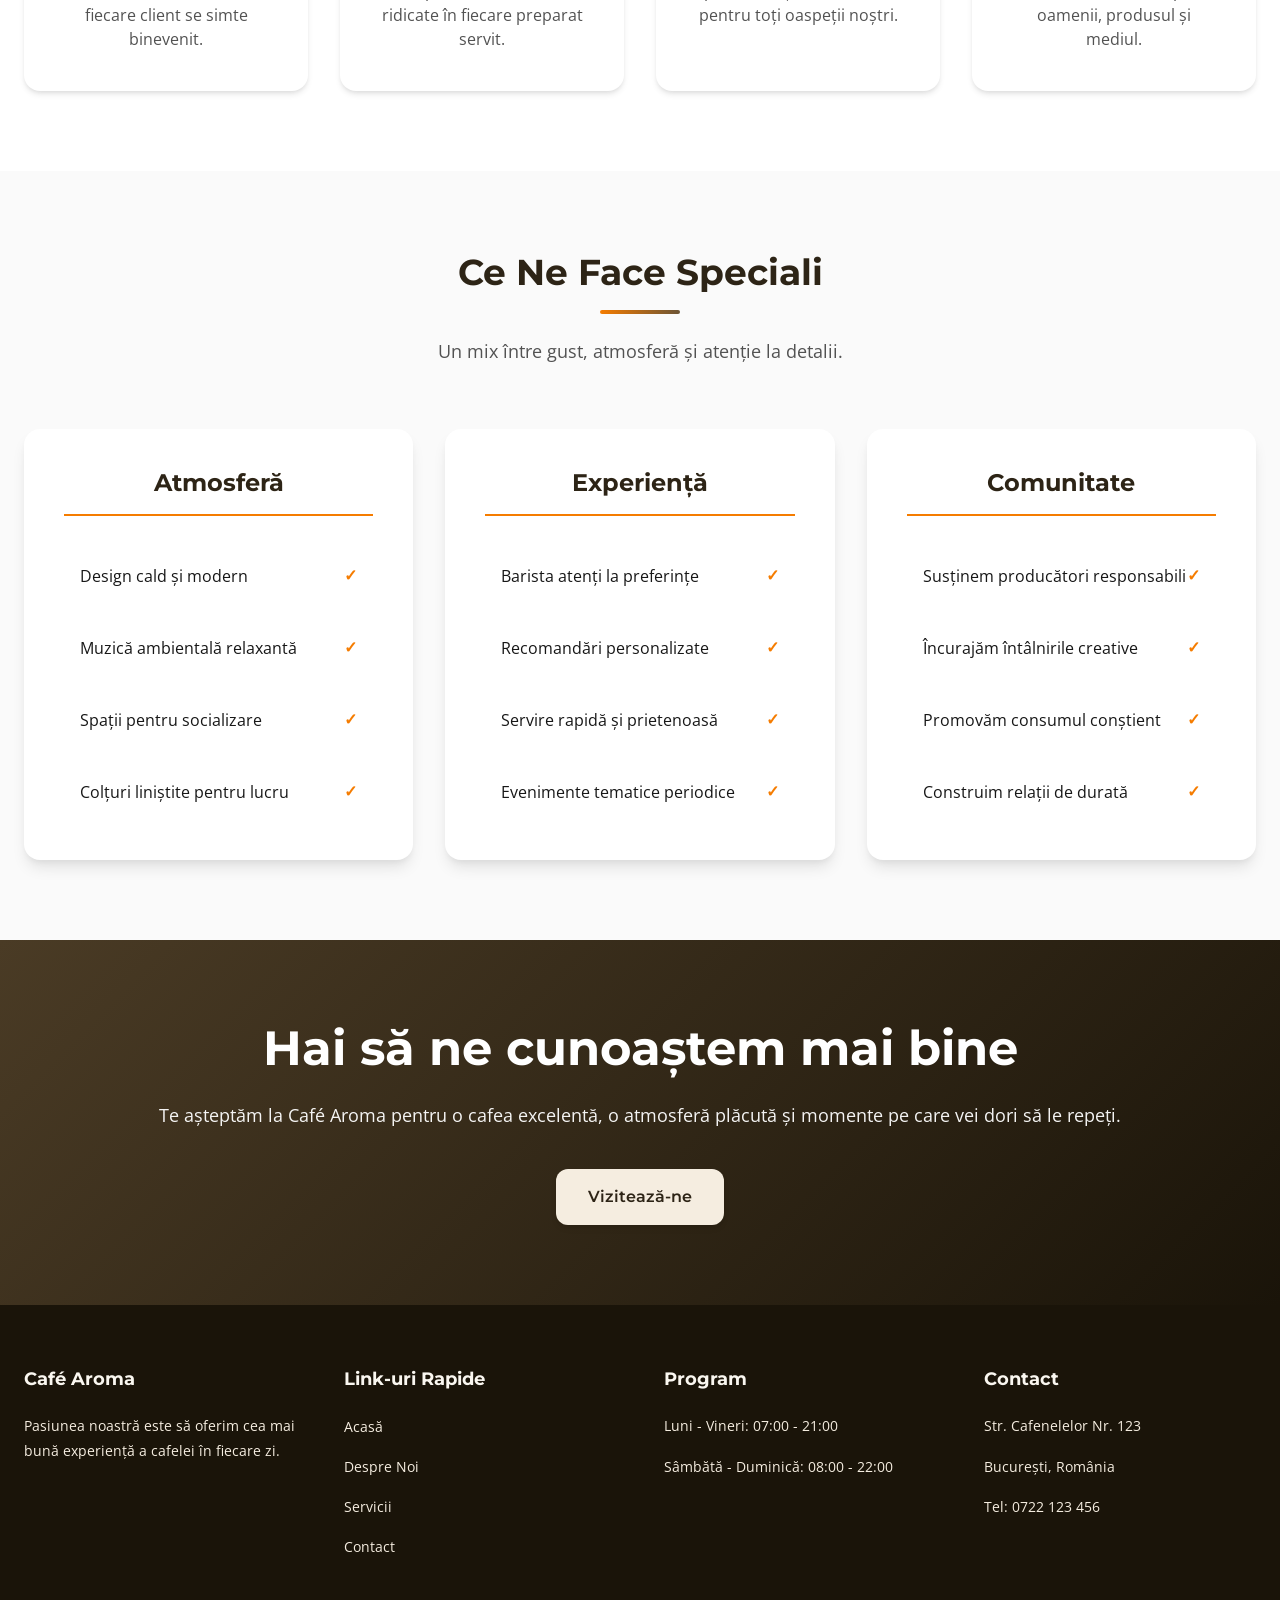
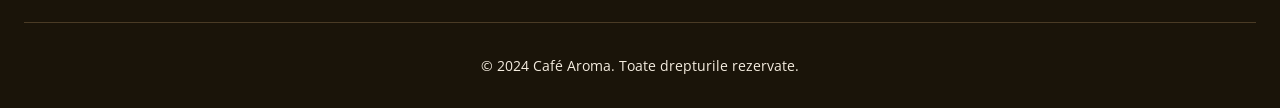
==== commit eb59f3e0: "Update about.html" ====
--- a/about.html
+++ b/about.html
@@ -36,9 +36,6 @@
                 </li>
                 <li class="nav-item">
                     <a href="services.html" class="nav-link">Servicii</a>
-                </li>
-                <li class="nav-item">
-                    <a href="franchise.html" class="nav-link">Franciză</a>
                 </li>
                 <li class="nav-item">
                     <a href="contact.html" class="nav-link">Contact</a>
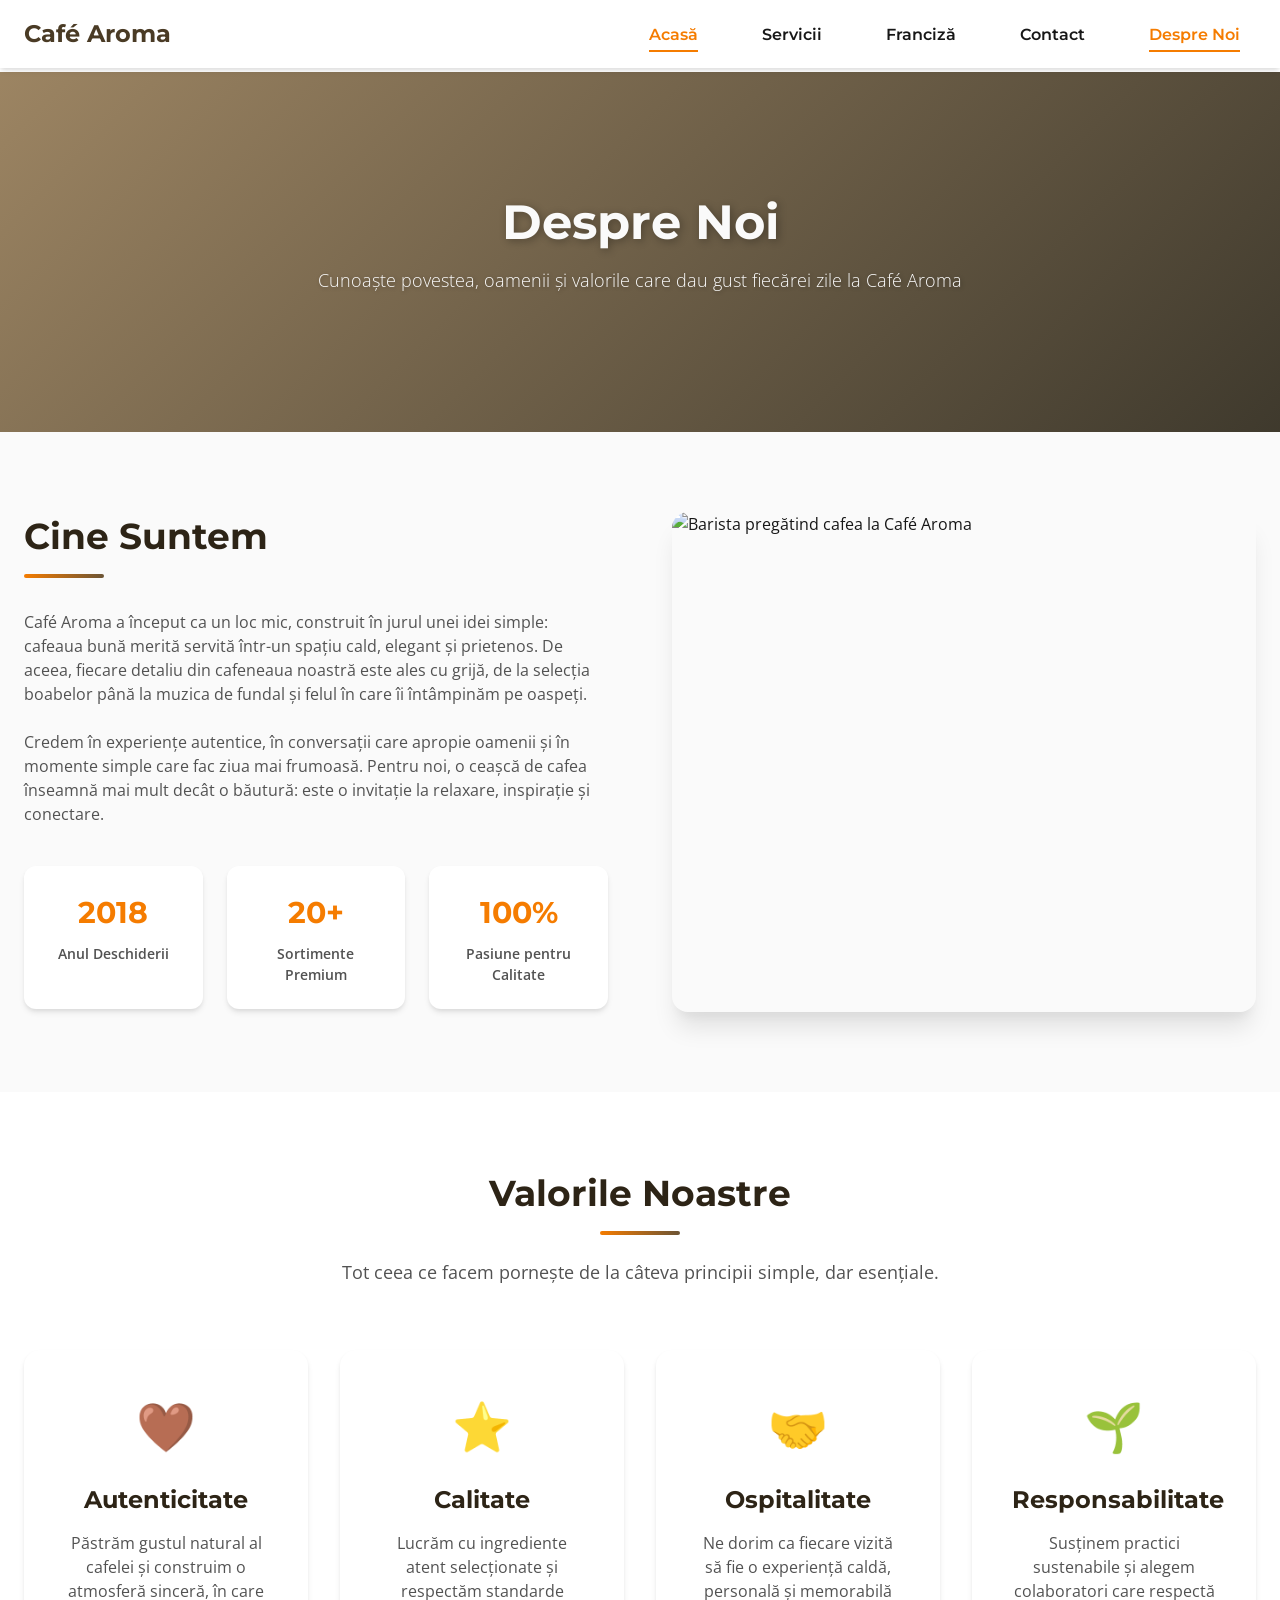
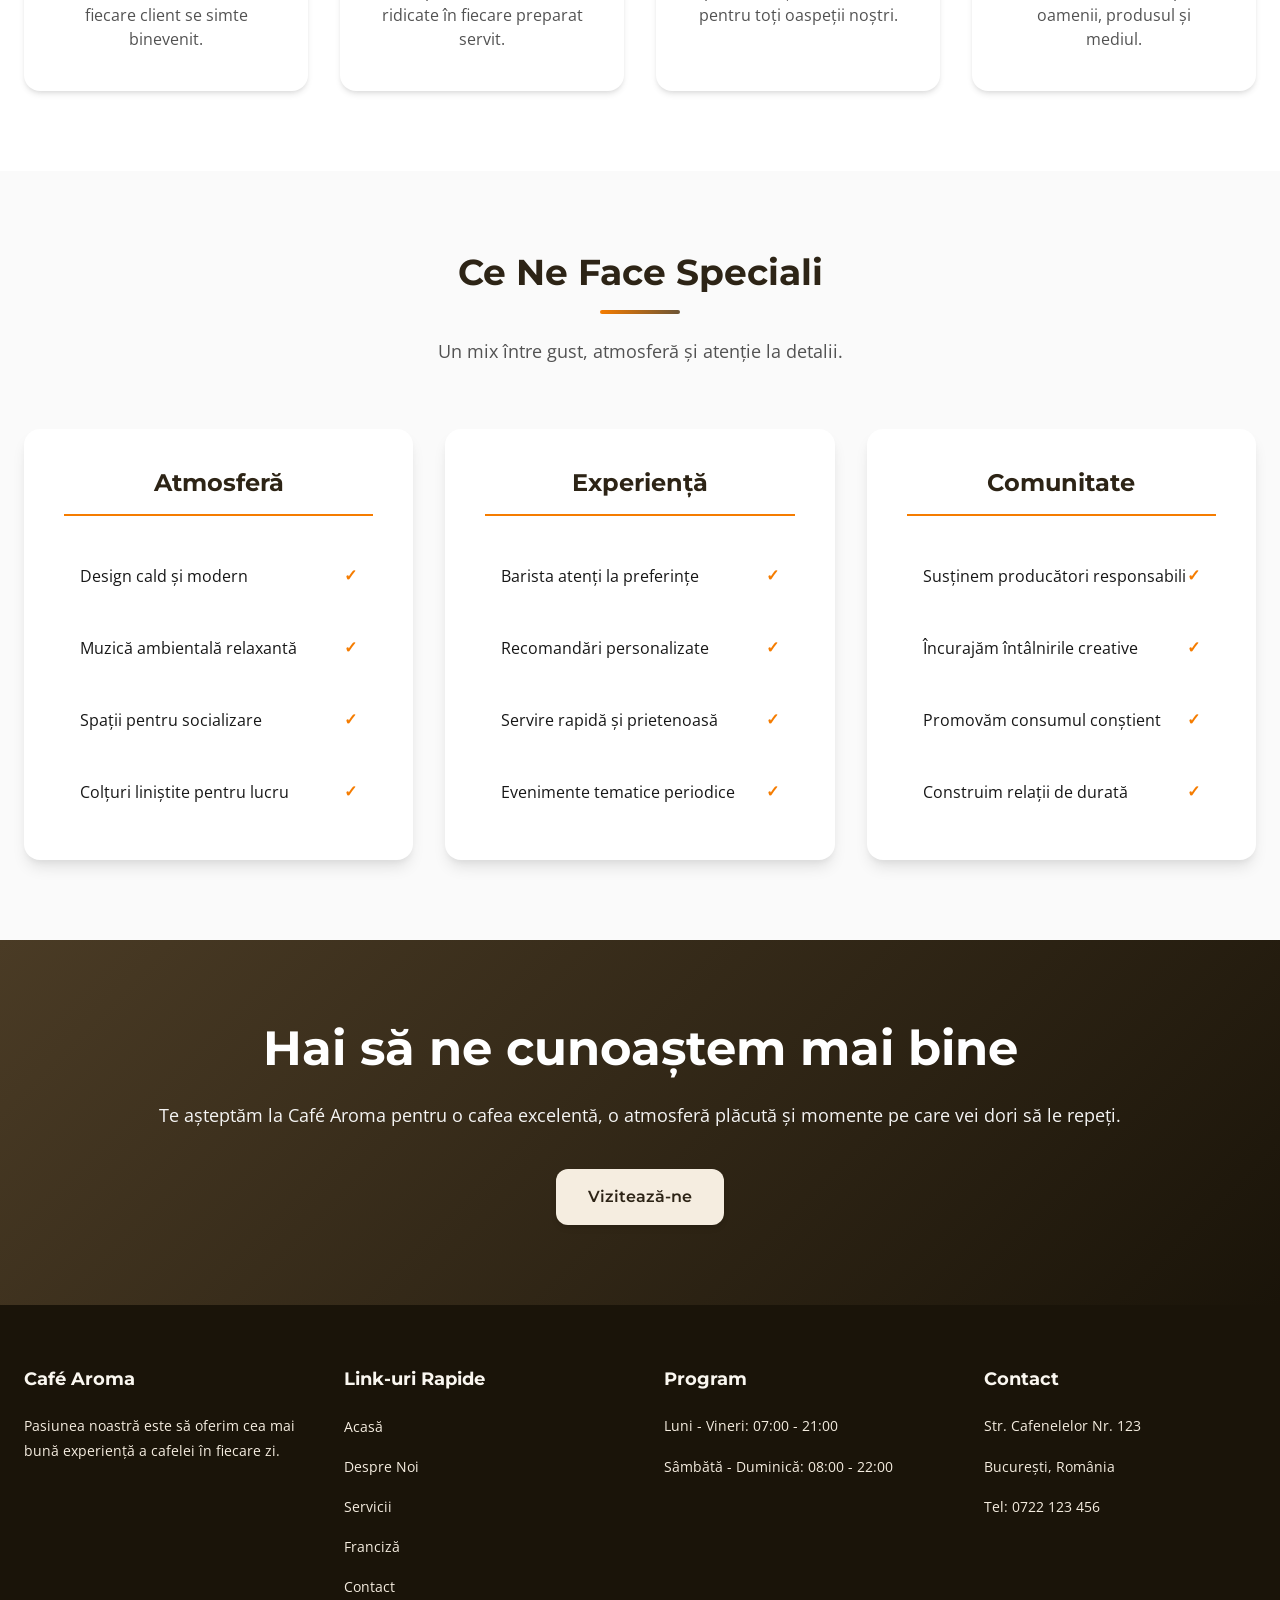
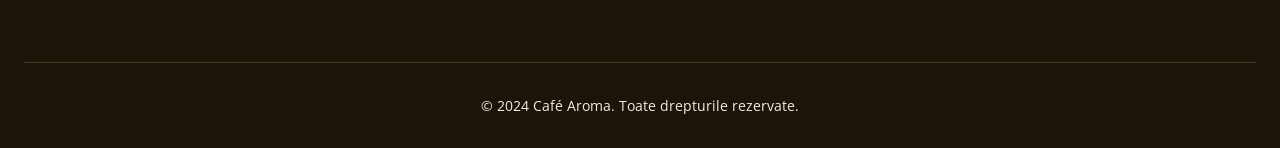
==== commit 5a15bfcf: "Add franciza" ====
--- a/about.html
+++ b/about.html
@@ -38,9 +38,13 @@
                     <a href="services.html" class="nav-link">Servicii</a>
                 </li>
                 <li class="nav-item">
+                    <a href="franciza.html" class="nav-link">Franciză</a>
+                </li>
+                <li class="nav-item">
                     <a href="contact.html" class="nav-link">Contact</a>
                 </li>
-                <li><a href="about.html">Despre Noi</a>
+                <li class="nav-item">
+                    <a href="about.html" class="nav-link active">Despre Noi</a>
                 </li>
             </ul>
         </div>
@@ -188,6 +192,7 @@
                         <li><a href="./index.html">Acasă</a></li>
                         <li><a href="./about.html">Despre Noi</a></li>
                         <li><a href="./services.html">Servicii</a></li>
+                        <li><a href="./franciza.html">Franciză</a></li>
                         <li><a href="./contact.html">Contact</a></li>
                     </ul>
                 </div>
--- a/css/main.css
+++ b/css/main.css
@@ -840,6 +840,37 @@
   background-color: rgba(255, 255, 255, 0.2);
 }
 
+/* Franchise Page */
+.franchise-highlight {
+  background-color: rgba(255, 255, 255, 0.95);
+  padding: var(--spacing-6);
+  border-radius: var(--radius-xl);
+  box-shadow: var(--shadow-xl);
+}
+
+.franchise-grid {
+  display: grid;
+  grid-template-columns: repeat(auto-fit, minmax(240px, 1fr));
+  gap: var(--spacing-4);
+}
+
+.franchise-step {
+  background-color: white;
+  border-radius: var(--radius-xl);
+  padding: var(--spacing-5);
+  box-shadow: var(--shadow-md);
+}
+
+.franchise-step h3 {
+  color: var(--color-primary-800);
+  margin-bottom: var(--spacing-3);
+}
+
+.franchise-step p {
+  color: var(--color-text-secondary);
+  line-height: 1.8;
+}
+
 /* CTA Section */
 .cta-section {
   background: linear-gradient(
